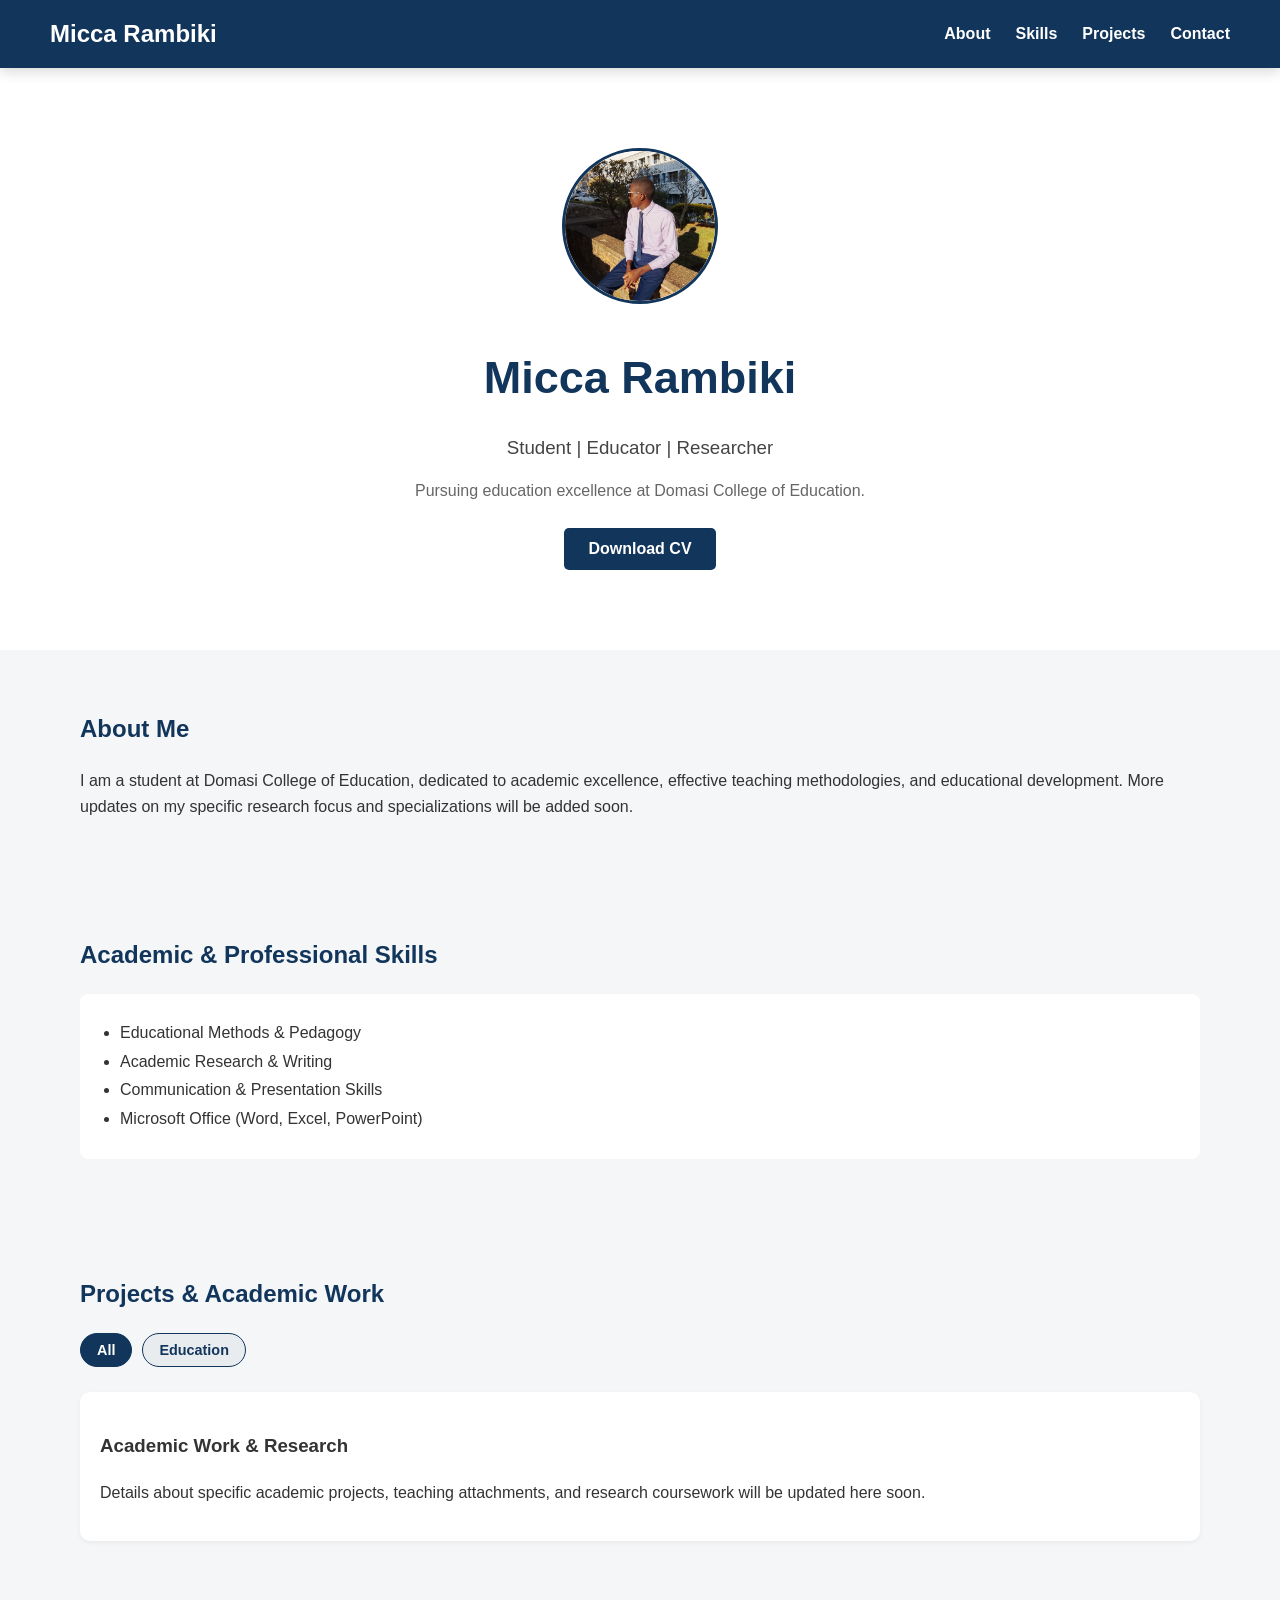
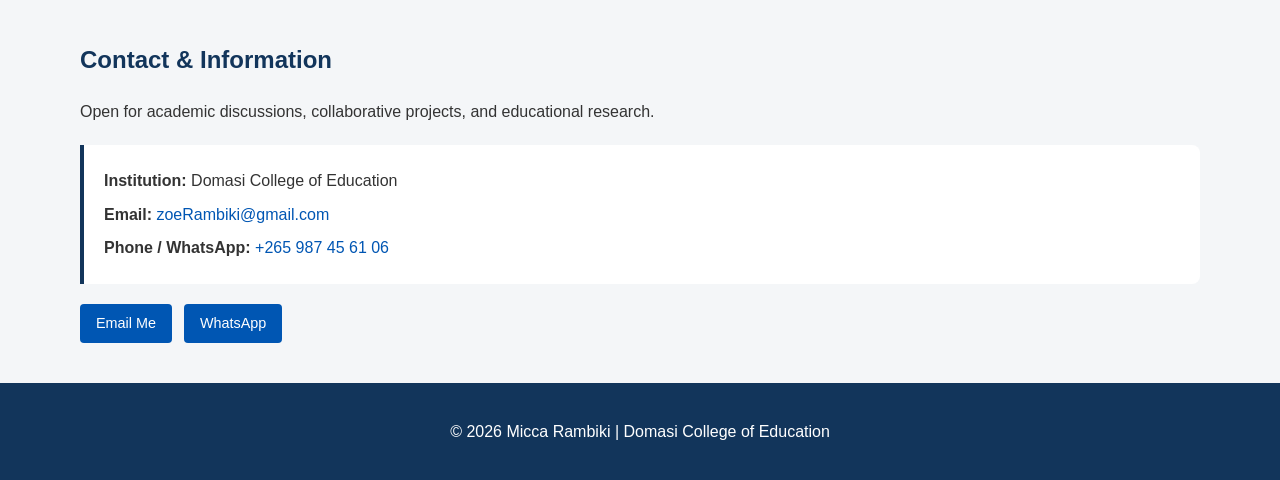
==== index.html @ abadee9c "Initial commit for Micca Rambiki portfolio" ====
<!DOCTYPE html>
<html lang="en">

<head>
    <meta charset="UTF-8">
    <meta name="viewport" content="width=device-width, initial-scale=1.0">
    
    <!-- Search Engine Meta Tags -->
    <title>Micca Rambiki | Educator & Student Portfolio</title>
    <meta name="description" content="Official portfolio of Micca Rambiki, student at Domasi College of Education.">
    <meta name="keywords" content="Micca Rambiki, Domasi College of Education, Education, Portfolio">
    <meta name="author" content="Micca Rambiki">

    <!-- Open Graph Meta Tags for Social Media Sharing -->
    <meta property="og:title" content="Micca Rambiki | Academic Portfolio" />
    <meta property="og:description" content="Explore the academic journey and projects of Micca Rambiki." />
    <meta property="og:type" content="website" />

    <!-- CSS Link -->
    <link rel="stylesheet" href="style.css">
</head>

<body>

    <!-- Navigation Bar -->
    <nav>
        <h2>Micca Rambiki</h2>

        <ul>
            <li><a href="#about">About</a></li>
            <li><a href="#skills">Skills</a></li>
            <li><a href="#projects">Projects</a></li>
            <li><a href="#contact">Contact</a></li>
        </ul>
    </nav>

    <!-- Hero Section -->
    <section class="hero">
        <img src="profile.jpeg" alt="Profile Picture of Micca Rambiki" class="profile">

        <h1>Micca Rambiki</h1>

        <h3>
            Student | Educator | Researcher
        </h3>

        <p>
            Pursuing education excellence at Domasi College of Education.
        </p>

        <a href="cv.pdf" download>
            <button>Download CV</button>
        </a>
    </section>

    <!-- About Section -->
    <section id="about">
        <h2>About Me</h2>

        <p>
            I am a student at Domasi College of Education, dedicated to academic excellence, 
            effective teaching methodologies, and educational development. More updates on my 
            specific research focus and specializations will be added soon.
        </p>
    </section>

    <!-- Skills Section -->
    <section id="skills">
        <h2>Academic & Professional Skills</h2>

        <ul>
            <li>Educational Methods & Pedagogy</li>
            <li>Academic Research & Writing</li>
            <li>Communication & Presentation Skills</li>
            <li>Microsoft Office (Word, Excel, PowerPoint)</li>
        </ul>
    </section>

    <!-- Projects Section -->
    <section id="projects">
        <h2>Projects & Academic Work</h2>

        <!-- Interactive Project Filter Buttons -->
        <div class="filter-container">
            <button class="filter-btn active" data-filter="all">All</button>
            <button class="filter-btn" data-filter="education">Education</button>
        </div>

        <div class="cards">
            <div class="project-card" data-category="education">
                <h3>Academic Work & Research</h3>
                <p>
                    Details about specific academic projects, teaching attachments, and research coursework 
                    will be updated here soon.
                </p>
            </div>
        </div>
    </section>

    <!-- Contact Section -->
    <section id="contact">
        <h2>Contact & Information</h2>

        <p>
            Open for academic discussions, collaborative projects, and educational research.
        </p>

        <div class="contact-info">
            <p><strong>Institution:</strong> Domasi College of Education</p>
            <p><strong>Email:</strong> <a href="mailto:zoeRambiki@gmail.com">zoeRambiki@gmail.com</a></p>
            <p><strong>Phone / WhatsApp:</strong> <a href="tel:+265987456106">+265 987 45 61 06</a></p>
        </div>

        <div class="contact-links">
            <a href="mailto:zoeRambiki@gmail.com" class="btn">Email Me</a>
            <a href="https://wa.me/265987456106" target="_blank" class="btn">WhatsApp</a>
        </div>
    </section>

    <!-- Footer -->
    <footer>
        <p>
            © 2026 Micca Rambiki | Domasi College of Education
        </p>
    </footer>

    <!-- JavaScript File -->
    <script src="script.js"></script>

</body>
</html>
---- style.css ----
/* ==========================================================================
   Global Resets & Base Styling
   ========================================================================== */
body {
    font-family: Arial, sans-serif;
    margin: 0;
    padding: 0;
    background: #f4f6f8;
    color: #333;
    line-height: 1.6;
}

/* ==========================================================================
   Navigation Bar (Sticky + Animated Links)
   ========================================================================== */
nav {
    display: flex;
    justify-content: space-between;
    align-items: center;
    background: #12355b;
    color: white;
    padding: 15px 50px;
    position: sticky;        /* Keeps nav fixed at top */
    top: 0;
    z-index: 1000;
    box-shadow: 0 4px 12px rgba(0, 0, 0, 0.15); /* Adds subtle shadow */
}

nav h2 {
    margin: 0;
    font-size: 1.5rem;
}

nav ul {
    list-style: none;
    display: flex;
    gap: 25px;
    margin: 0;
    padding: 0;
}

nav ul li a {
    position: relative;
    color: white;
    text-decoration: none;
    font-weight: bold;
    padding-bottom: 4px;
    transition: color 0.3s ease;
}

/* Animated Underline Effect */
nav ul li a::after {
    content: '';
    position: absolute;
    width: 0%;
    height: 2px;
    bottom: 0;
    left: 0;
    background-color: #4dabf7;
    transition: width 0.3s ease;
}

nav ul li a:hover::after {
    width: 100%;
}

/* Scrollspy Active State */
nav ul li a.active {
    color: #4dabf7;
}

nav ul li a.active::after {
    width: 100%;
}

/* ==========================================================================
   Hero Section & Profile Picture
   ========================================================================== */
.hero {
    text-align: center;
    padding: 80px 20px;
    background: white;
}

.profile {
    width: 150px;
    height: 150px;
    border-radius: 50%;
    object-fit: cover;
    margin-bottom: 20px;
    border: 3px solid #12355b;
}

.hero h1 {
    font-size: 45px;
    color: #12355b;
    margin: 10px 0;
}

.hero h3 {
    font-weight: normal;
    color: #444;
    margin-bottom: 15px;
}

.hero p {
    max-width: 600px;
    margin: 0 auto 25px auto;
    color: #666;
}

button {
    background: #12355b;
    color: white;
    padding: 12px 24px;
    border: none;
    border-radius: 5px;
    font-size: 1rem;
    cursor: pointer;
    font-weight: bold;
}

button:hover {
    background: #003d80;
}

/* ==========================================================================
   General Section Layout
   ========================================================================== */
section {
    padding: 40px 80px;
}

section h2 {
    color: #12355b;
}

#skills ul {
    background: white;
    padding: 25px 40px;
    border-radius: 8px;
    line-height: 1.8;
}

/* ==========================================================================
   Project & Research Cards
   ========================================================================== */
.cards {
    display: flex;
    gap: 20px;
    flex-wrap: wrap;
}

.cards > div {
    background: white;
    padding: 20px;
    border-radius: 10px;
    flex: 1;
    min-width: 280px;
    box-shadow: 0 2px 5px rgba(0,0,0,0.05);
    transition: transform 0.3s ease, box-shadow 0.3s ease;
}

.cards > div:hover {
    transform: translateY(-5px);
    box-shadow: 0 5px 20px rgba(0,0,0,0.1);
}

/* ==========================================================================
   Interactive Project Filter Buttons
   ========================================================================== */
.filter-container {
    display: flex;
    gap: 10px;
    margin-bottom: 25px;
    flex-wrap: wrap;
}

.filter-btn {
    background: #e9ecef;
    color: #12355b;
    border: 1px solid #12355b;
    padding: 8px 16px;
    border-radius: 20px;
    font-size: 0.9rem;
    cursor: pointer;
    transition: all 0.2s ease;
}

.filter-btn:hover,
.filter-btn.active {
    background: #12355b;
    color: #ffffff;
}

/* ==========================================================================
   Buttons & External Links
   ========================================================================== */
.contact-links, 
.project-links {
    margin-top: 15px;
    display: flex;
    gap: 12px;
    flex-wrap: wrap;
}

.btn, 
.project-links a {
    display: inline-block;
    padding: 8px 16px;
    background-color: #0056b3;
    color: #ffffff;
    text-decoration: none;
    border-radius: 4px;
    font-size: 0.9rem;
    font-weight: 500;
}

.btn:hover, 
.project-links a:hover {
    background-color: #003d80;
}

.contact-info {
    background: white;
    border-left: 4px solid #12355b;
    padding: 15px 20px;
    margin: 20px 0;
    border-radius: 0 8px 8px 0;
}

.contact-info p {
    margin: 8px 0;
}

.contact-info a {
    color: #0056b3;
    text-decoration: none;
}

/* ==========================================================================
   Footer
   ========================================================================== */
footer {
    text-align: center;
    background: #12355b;
    color: white;
    padding: 20px;
}
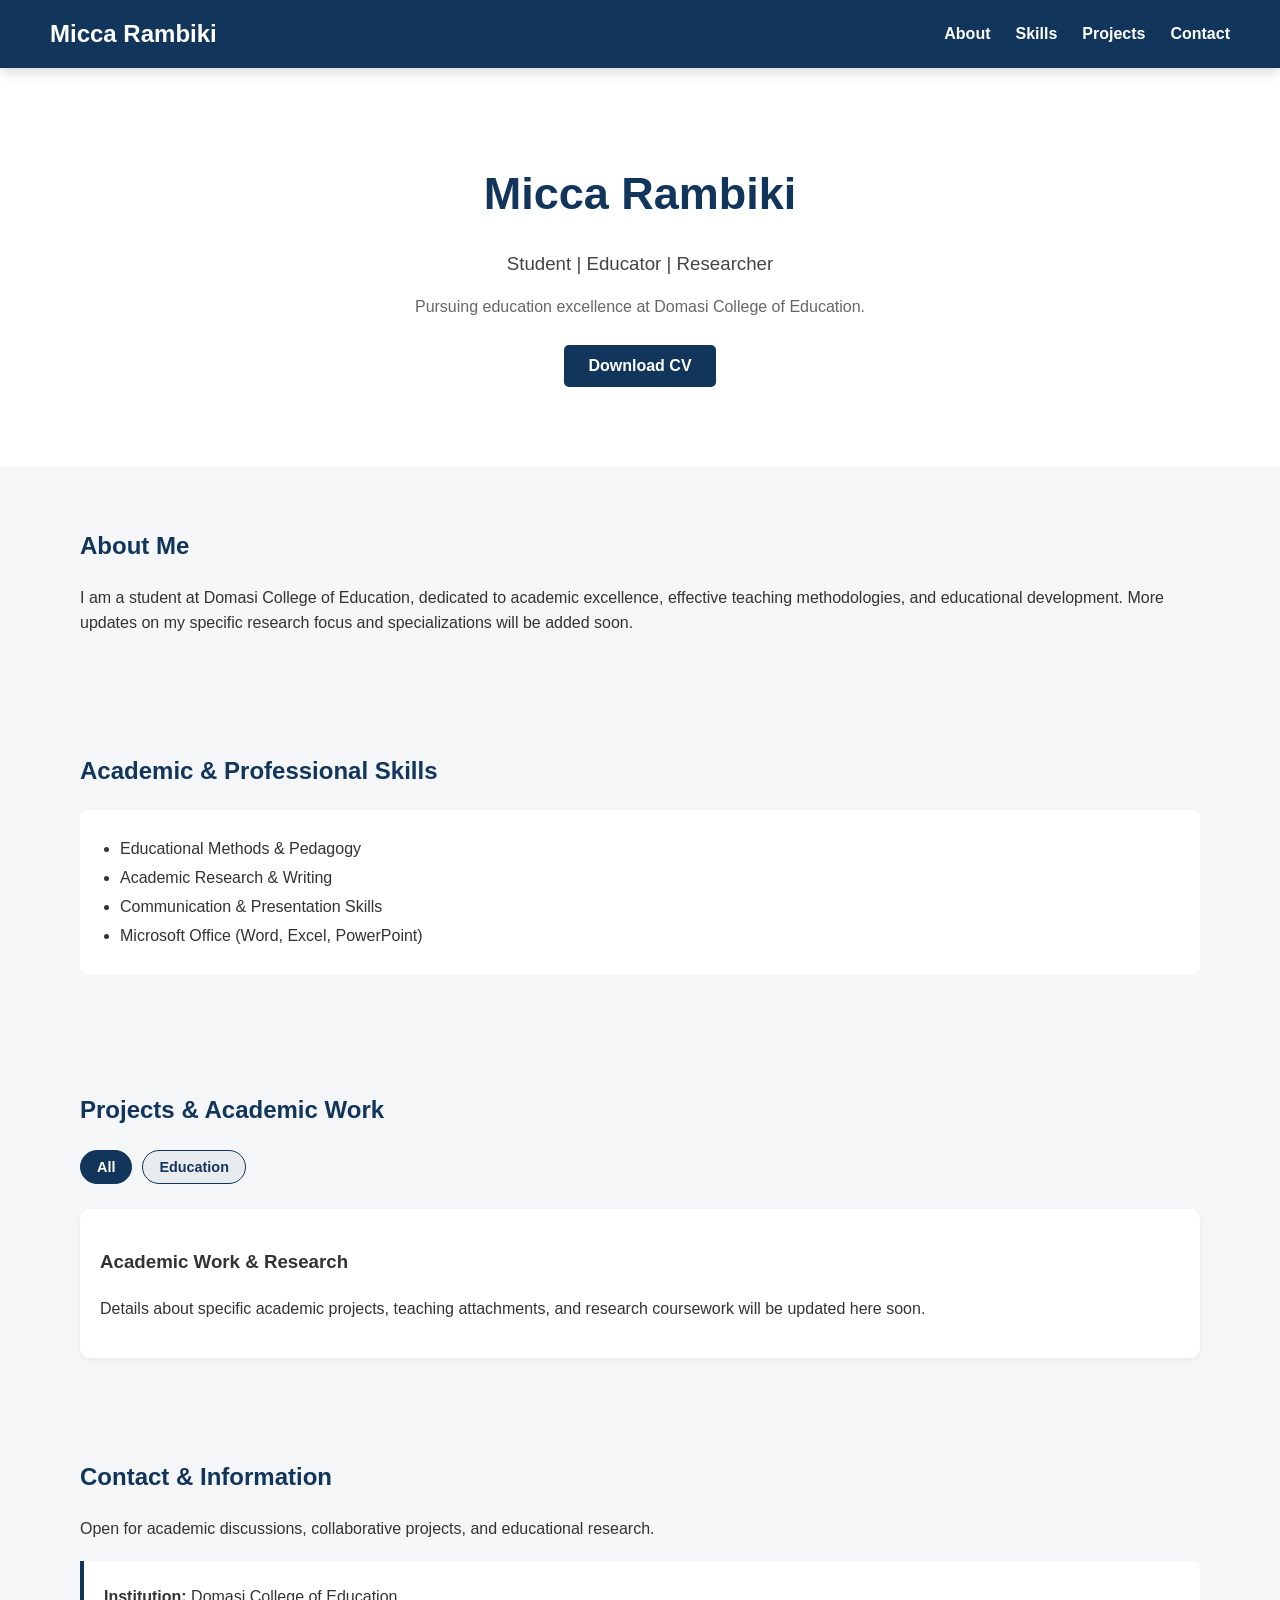
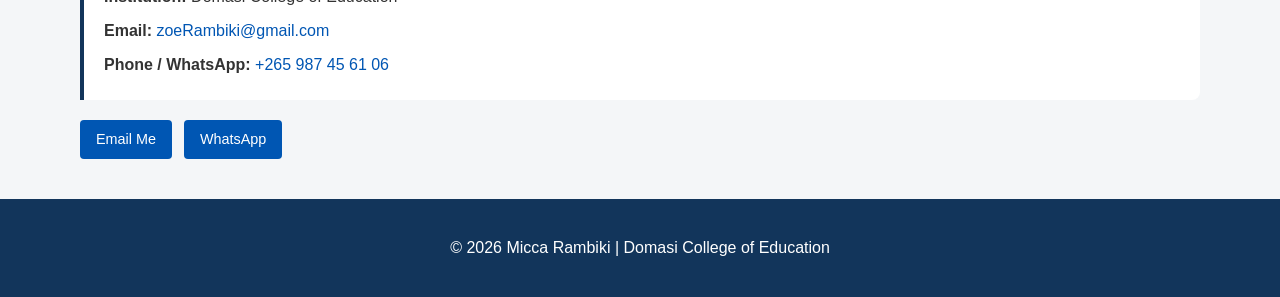
==== commit 4e9ed87e: "Remove profile picture completely" ====
--- a/index.html
+++ b/index.html
@@ -5,16 +5,36 @@
     <meta charset="UTF-8">
     <meta name="viewport" content="width=device-width, initial-scale=1.0">
     
+    <!-- Google Search Console Verification Tag -->
+    <meta name="google-site-verification" content="URq9MyVXZvSn1T98LMIIbwQXafwOn6r6nDMaiPAJlKs" />
+
     <!-- Search Engine Meta Tags -->
     <title>Micca Rambiki | Educator & Student Portfolio</title>
-    <meta name="description" content="Official portfolio of Micca Rambiki, student at Domasi College of Education.">
-    <meta name="keywords" content="Micca Rambiki, Domasi College of Education, Education, Portfolio">
+    <meta name="description" content="Official portfolio of Micca Rambiki, educator and student at Domasi College of Education in Malawi. Explore academic background, projects, and contact details.">
+    <meta name="keywords" content="Micca Rambiki, Domasi College of Education, Educator Malawi, Micca Rambiki Portfolio, Education Malawi, Teaching Pedagogy">
     <meta name="author" content="Micca Rambiki">
+    <meta name="robots" content="index, follow">
 
     <!-- Open Graph Meta Tags for Social Media Sharing -->
-    <meta property="og:title" content="Micca Rambiki | Academic Portfolio" />
-    <meta property="og:description" content="Explore the academic journey and projects of Micca Rambiki." />
+    <meta property="og:title" content="Micca Rambiki | Educator & Student Portfolio" />
+    <meta property="og:description" content="Official portfolio of Micca Rambiki, student at Domasi College of Education." />
     <meta property="og:type" content="website" />
+
+    <!-- Structured Data (JSON-LD) for Search Engine Rich Results -->
+    <script type="application/ld+json">
+    {
+      "@context": "https://schema.org",
+      "@type": "Person",
+      "name": "Micca Rambiki",
+      "jobTitle": "Educator & Student",
+      "worksFor": {
+        "@type": "CollegeOrUniversity",
+        "name": "Domasi College of Education"
+      },
+      "email": "mailto:zoeRambiki@gmail.com",
+      "telephone": "+265987456106"
+    }
+    </script>
 
     <!-- CSS Link -->
     <link rel="stylesheet" href="style.css">
@@ -36,8 +56,6 @@
 
     <!-- Hero Section -->
     <section class="hero">
-        <img src="profile.jpeg" alt="Profile Picture of Micca Rambiki" class="profile">
-
         <h1>Micca Rambiki</h1>
 
         <h3>
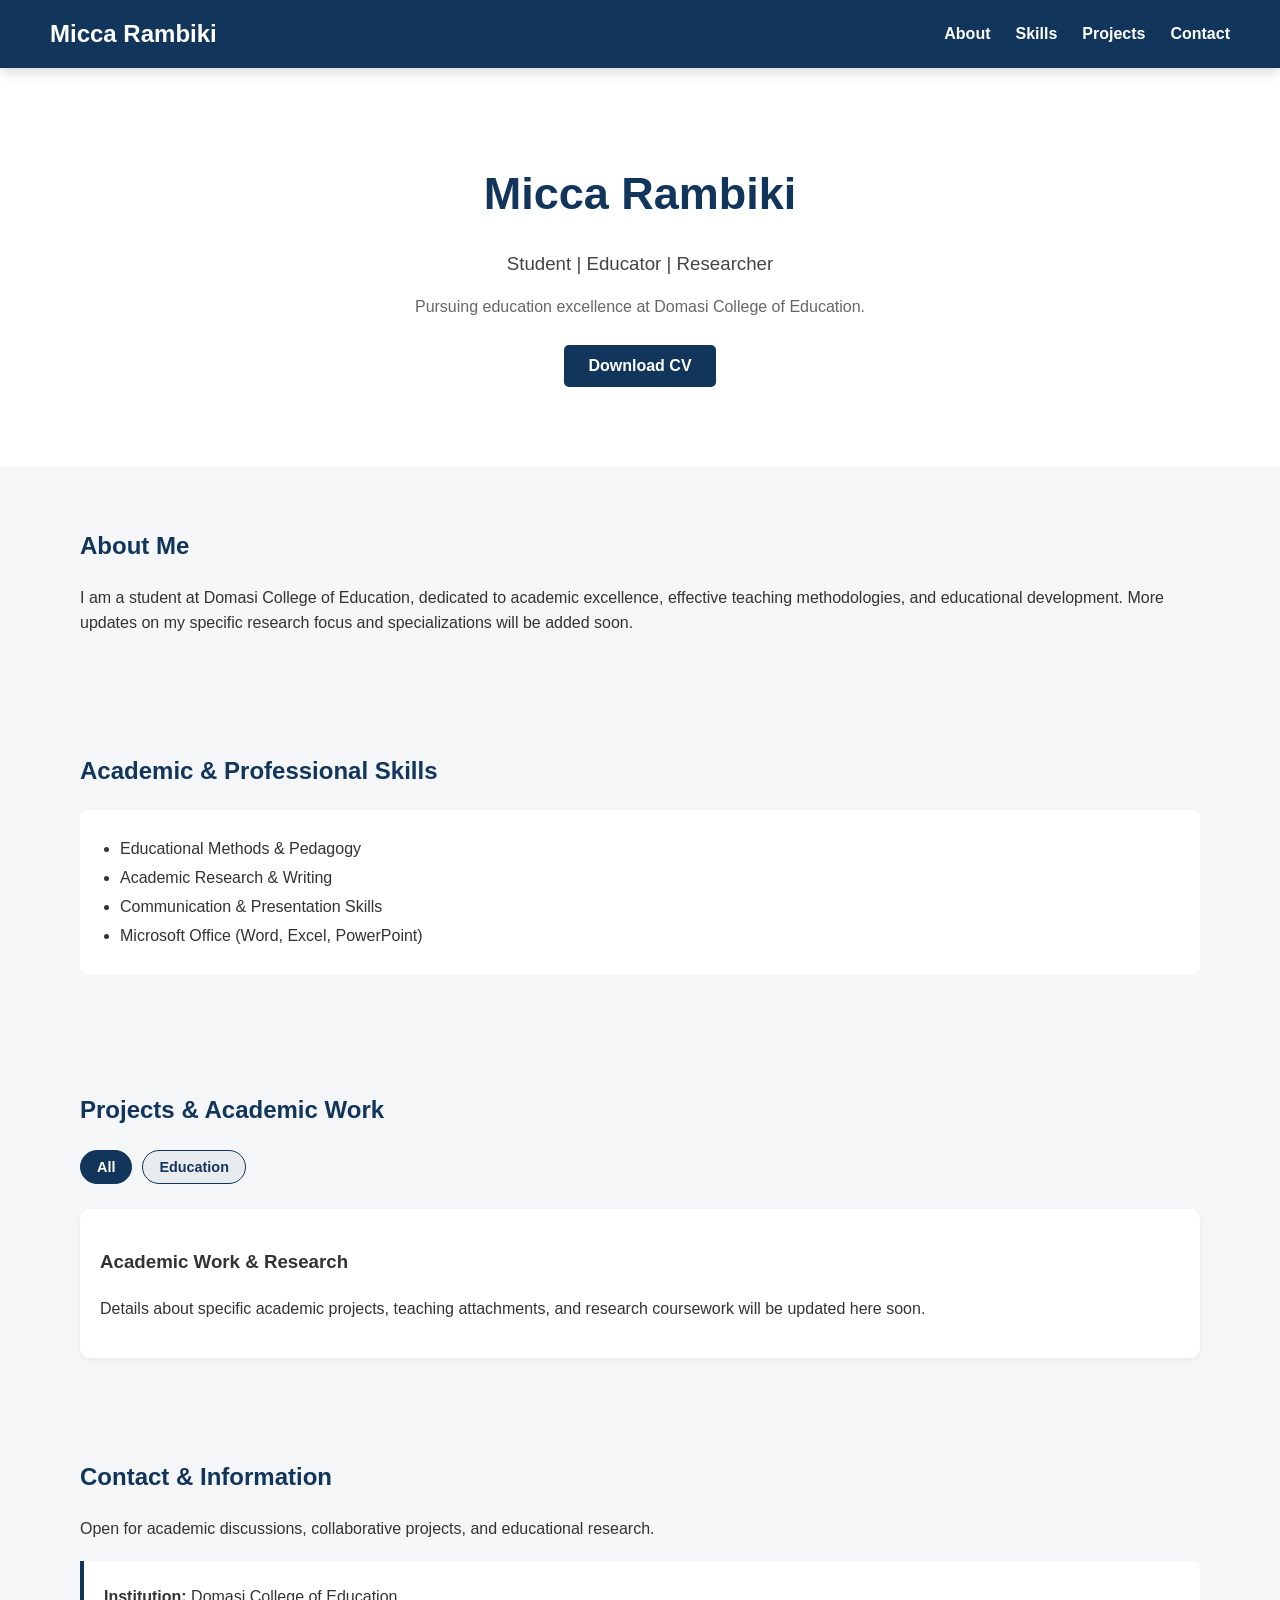
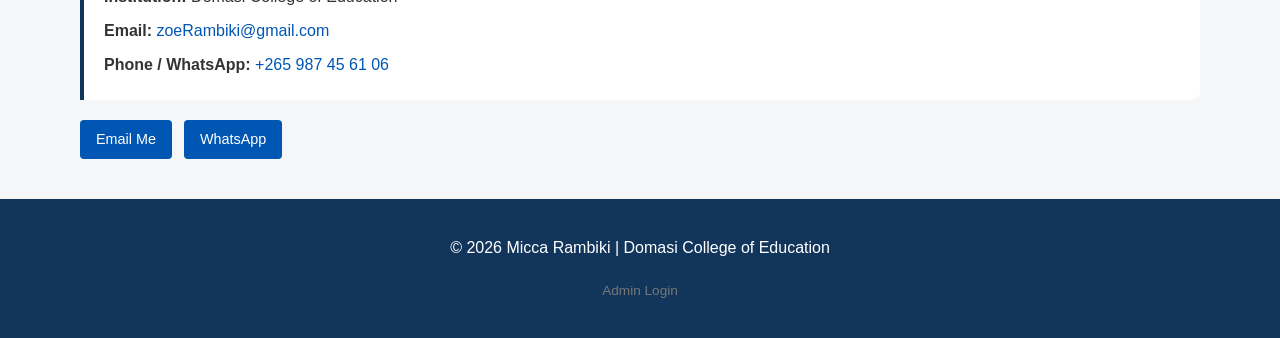
==== commit 9432982f: "Add footer admin login link" ====
--- a/index.html
+++ b/index.html
@@ -19,6 +19,9 @@
     <meta property="og:title" content="Micca Rambiki | Educator & Student Portfolio" />
     <meta property="og:description" content="Official portfolio of Micca Rambiki, student at Domasi College of Education." />
     <meta property="og:type" content="website" />
+
+    <!-- Netlify Identity Widget (Required for CMS authentication redirects) -->
+    <script src="https://identity.netlify.com/v1/netlify-identity-widget.js"></script>
 
     <!-- Structured Data (JSON-LD) for Search Engine Rich Results -->
     <script type="application/ld+json">
@@ -66,9 +69,8 @@
             Pursuing education excellence at Domasi College of Education.
         </p>
 
-        <a href="cv.pdf" download>
-            <button>Download CV</button>
-        </a>
+        <!-- Visible CV Button (No download link) -->
+        <button onclick="alert('CV will be available soon.')">Download CV</button>
     </section>
 
     <!-- About Section -->
@@ -135,15 +137,31 @@
         </div>
     </section>
 
-    <!-- Footer -->
+    <!-- Footer with Admin Link -->
     <footer>
         <p>
             © 2026 Micca Rambiki | Domasi College of Education
+        </p>
+        <p>
+            <a href="/admin/" style="color: #777; font-size: 0.85rem; text-decoration: none;">Admin Login</a>
         </p>
     </footer>
 
     <!-- JavaScript File -->
     <script src="script.js"></script>
 
+    <!-- Netlify Identity Redirect Handler -->
+    <script>
+      if (window.netlifyIdentity) {
+        window.netlifyIdentity.on("init", user => {
+          if (!user) {
+            window.netlifyIdentity.on("login", () => {
+              document.location.href = "/admin/";
+            });
+          }
+        });
+      }
+    </script>
+
 </body>
 </html>
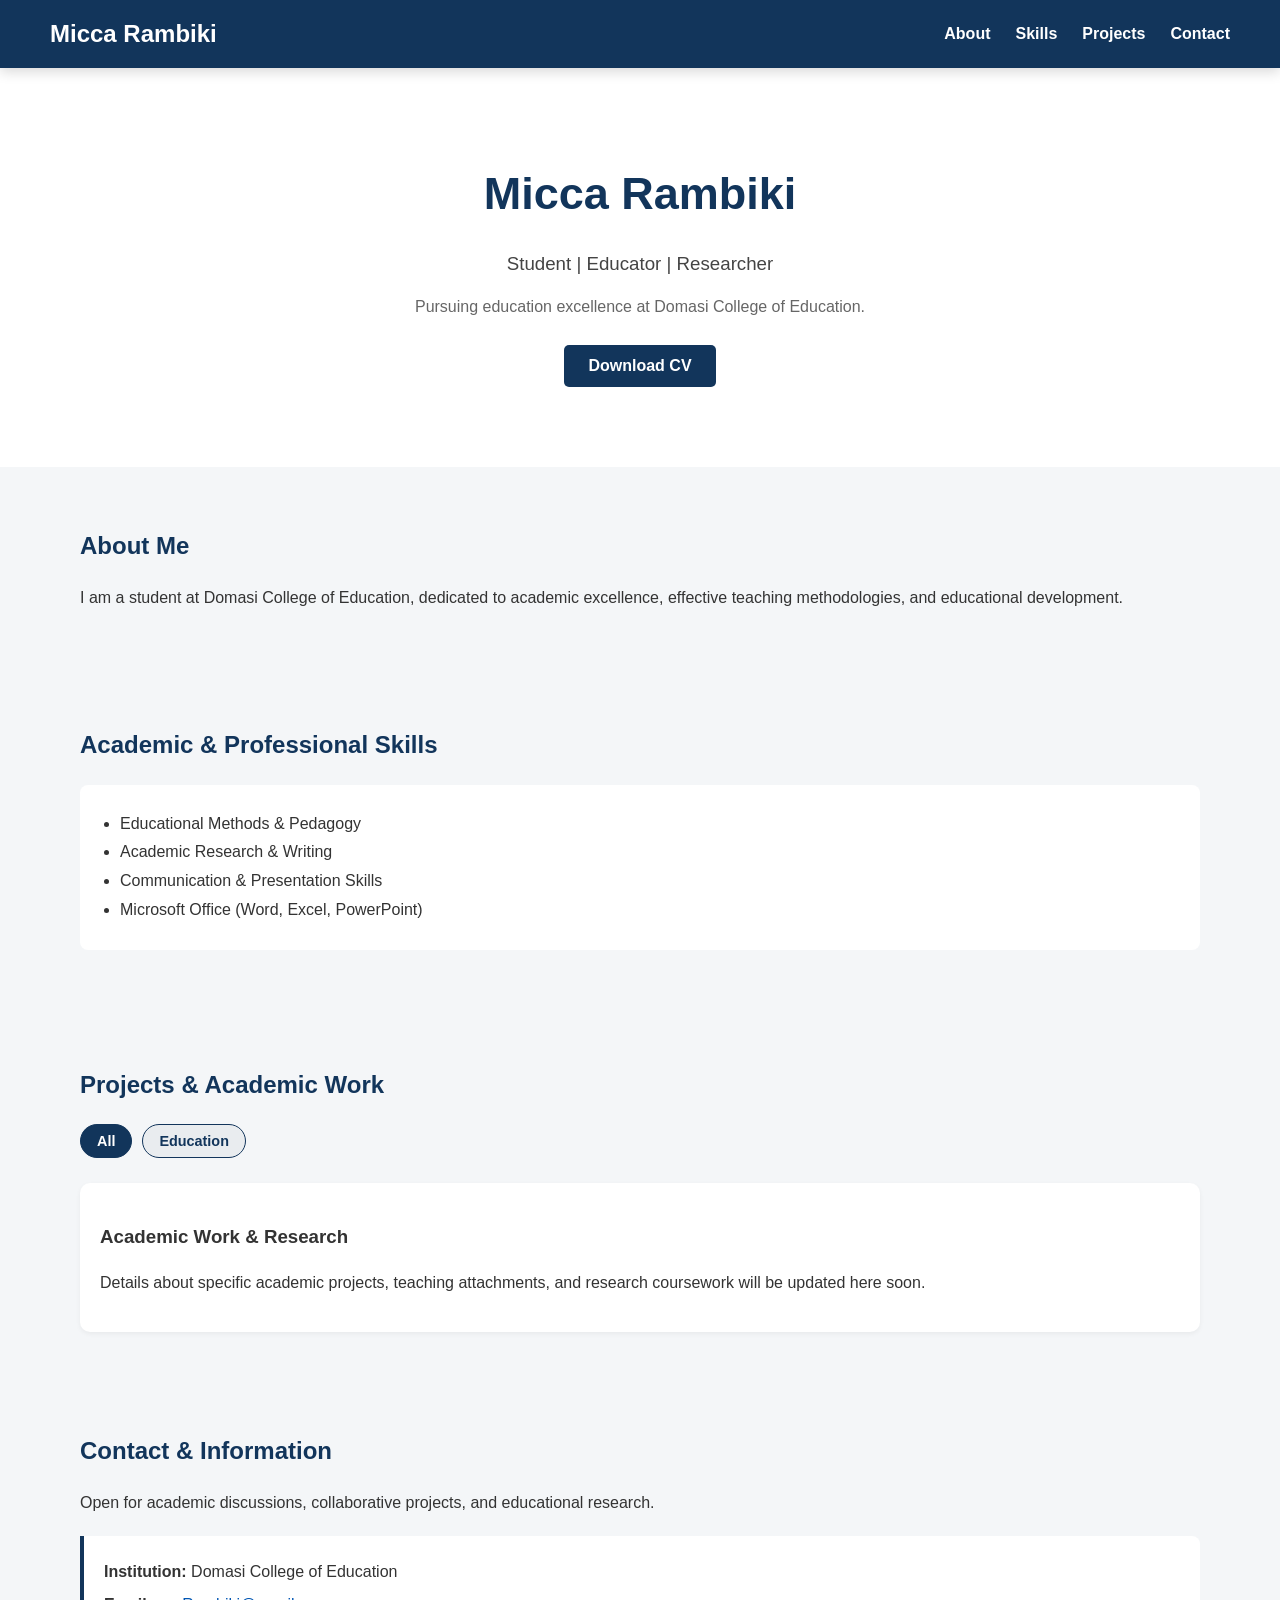
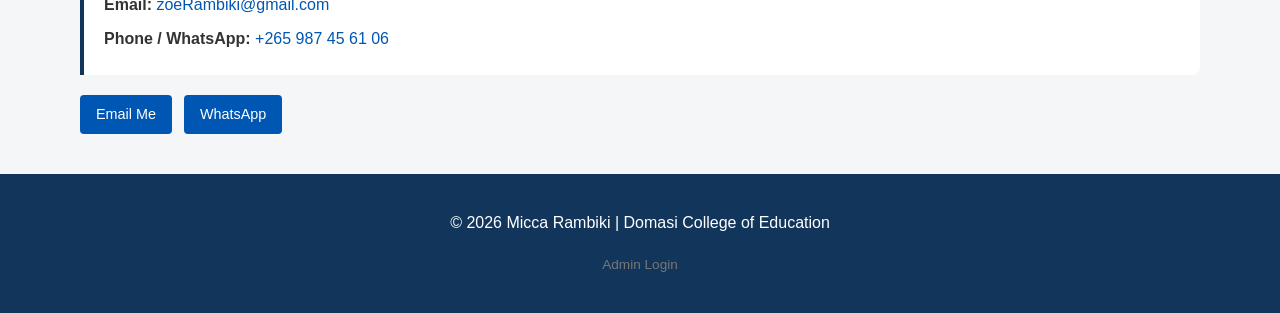
==== commit c8dfe832: "Connect index.html and CMS config to content.json for live updates" ====
--- a/index.html
+++ b/index.html
@@ -20,7 +20,7 @@
     <meta property="og:description" content="Official portfolio of Micca Rambiki, student at Domasi College of Education." />
     <meta property="og:type" content="website" />
 
-    <!-- Netlify Identity Widget (Required for CMS authentication redirects) -->
+    <!-- Netlify Identity Widget -->
     <script src="https://identity.netlify.com/v1/netlify-identity-widget.js"></script>
 
     <!-- Structured Data (JSON-LD) for Search Engine Rich Results -->
@@ -59,25 +59,25 @@
 
     <!-- Hero Section -->
     <section class="hero">
-        <h1>Micca Rambiki</h1>
+        <h1 id="hero-name">Micca Rambiki</h1>
 
-        <h3>
+        <h3 id="hero-subtitle">
             Student | Educator | Researcher
         </h3>
 
-        <p>
+        <p id="hero-desc">
             Pursuing education excellence at Domasi College of Education.
         </p>
 
-        <!-- Visible CV Button (No download link) -->
+        <!-- Visible CV Button -->
         <button onclick="alert('CV will be available soon.')">Download CV</button>
     </section>
 
     <!-- About Section -->
     <section id="about">
-        <h2>About Me</h2>
+        <h2 id="about-title">About Me</h2>
 
-        <p>
+        <p id="about-text">
             I am a student at Domasi College of Education, dedicated to academic excellence, 
             effective teaching methodologies, and educational development. More updates on my 
             specific research focus and specializations will be added soon.
@@ -126,9 +126,9 @@
         </p>
 
         <div class="contact-info">
-            <p><strong>Institution:</strong> Domasi College of Education</p>
-            <p><strong>Email:</strong> <a href="mailto:zoeRambiki@gmail.com">zoeRambiki@gmail.com</a></p>
-            <p><strong>Phone / WhatsApp:</strong> <a href="tel:+265987456106">+265 987 45 61 06</a></p>
+            <p><strong>Institution:</strong> <span id="contact-inst">Domasi College of Education</span></p>
+            <p><strong>Email:</strong> <a id="contact-email" href="mailto:zoeRambiki@gmail.com">zoeRambiki@gmail.com</a></p>
+            <p><strong>Phone / WhatsApp:</strong> <a id="contact-phone" href="tel:+265987456106">+265 987 45 61 06</a></p>
         </div>
 
         <div class="contact-links">
@@ -137,7 +137,7 @@
         </div>
     </section>
 
-    <!-- Footer with Admin Link -->
+    <!-- Footer -->
     <footer>
         <p>
             © 2026 Micca Rambiki | Domasi College of Education
@@ -163,5 +163,30 @@
       }
     </script>
 
+    <!-- Live Data Fetch Script from CMS JSON -->
+    <script>
+      fetch('/_data/content.json')
+        .then(response => response.json())
+        .then(data => {
+          if(data.hero_name) document.getElementById('hero-name').innerText = data.hero_name;
+          if(data.hero_subtitle) document.getElementById('hero-subtitle').innerText = data.hero_subtitle;
+          if(data.hero_description) document.getElementById('hero-desc').innerText = data.hero_description;
+          if(data.about_title) document.getElementById('about-title').innerText = data.about_title;
+          if(data.about_text) document.getElementById('about-text').innerText = data.about_text;
+          if(data.institution) document.getElementById('contact-inst').innerText = data.institution;
+          if(data.email) {
+            const emailEl = document.getElementById('contact-email');
+            emailEl.innerText = data.email;
+            emailEl.href = 'mailto:' + data.email;
+          }
+          if(data.phone) {
+            const phoneEl = document.getElementById('contact-phone');
+            phoneEl.innerText = data.phone;
+            phoneEl.href = 'tel:' + data.phone.replace(/\s+/g, '');
+          }
+        })
+        .catch(err => console.log('Using static default content.'));
+    </script>
+
 </body>
 </html>
